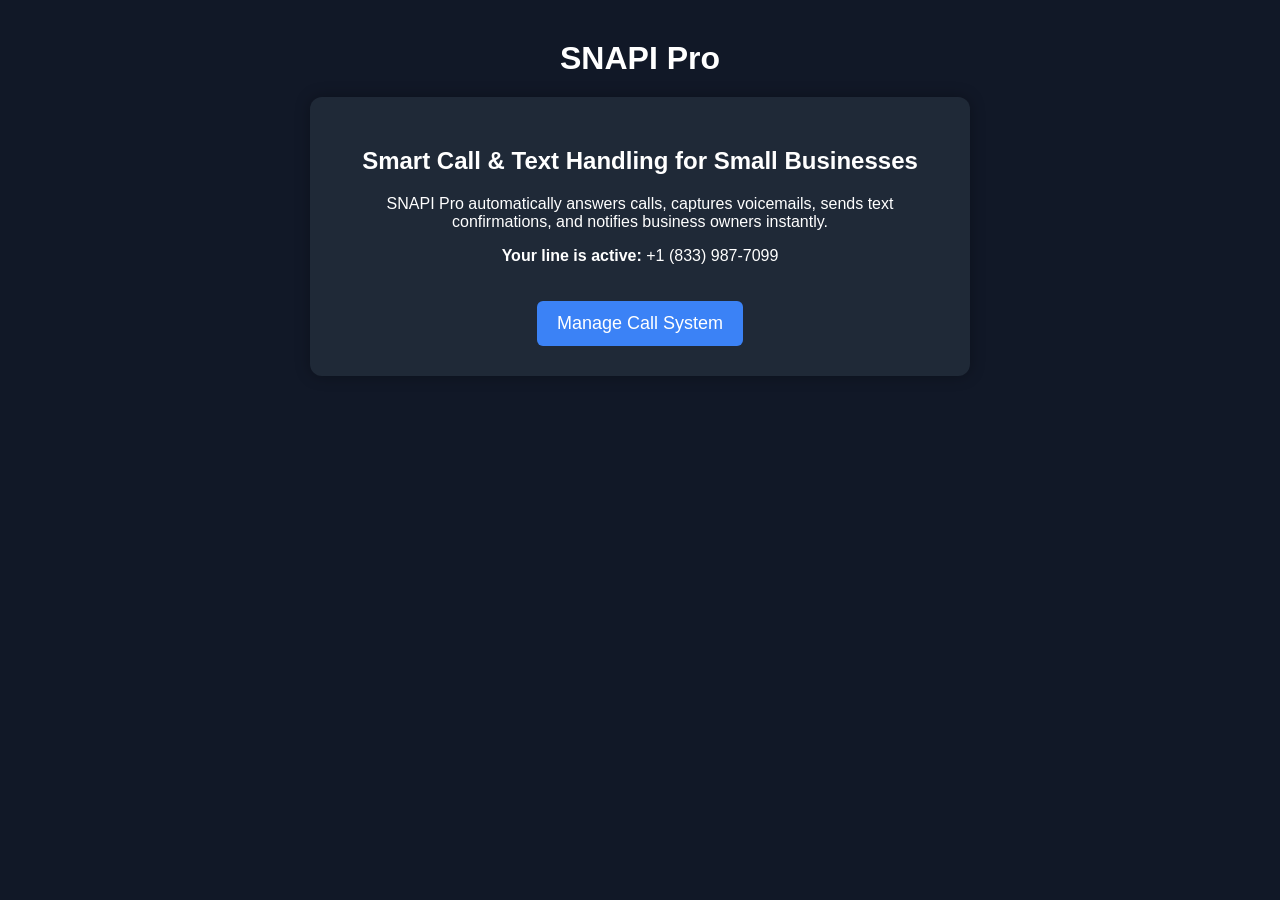
==== index.html @ eff695c6 "Add initial HTML structure for SNAPI Pro" ====
<!DOCTYPE html>
<html lang="en">
<head>
    <meta charset="UTF-8">
    <meta name="viewport" content="width=device-width, initial-scale=1.0">
    <title>SNAPI Pro</title>
    <style>
        body {
            margin: 0;
            font-family: Arial, sans-serif;
            background-color: #111827;
            color: white;
            text-align: center;
            padding: 40px;
        }
        header {
            font-size: 32px;
            font-weight: bold;
            margin-bottom: 20px;
        }
        .card {
            background: #1f2937;
            padding: 30px;
            border-radius: 12px;
            max-width: 600px;
            margin: auto;
            box-shadow: 0 0 15px rgba(0,0,0,0.3);
        }
        a.button {
            display: inline-block;
            margin-top: 20px;
            padding: 12px 20px;
            background: #3b82f6;
            color: white;
            border-radius: 6px;
            text-decoration: none;
            font-size: 18px;
        }
        a.button:hover {
            background: #2563eb;
        }
    </style>
</head>
<body>
    <header>SNAPI Pro</header>

    <div class="card">
        <h2>Smart Call & Text Handling for Small Businesses</h2>
        <p>SNAPI Pro automatically answers calls, captures voicemails, sends text confirmations, and notifies business owners instantly.</p>

        <p><strong>Your line is active:</strong> +1 (833) 987-7099</p>

        <a class="button" href="https://call-intercept.onrender.com" target="_blank">
            Manage Call System
        </a>
    </div>

</body>
</html>
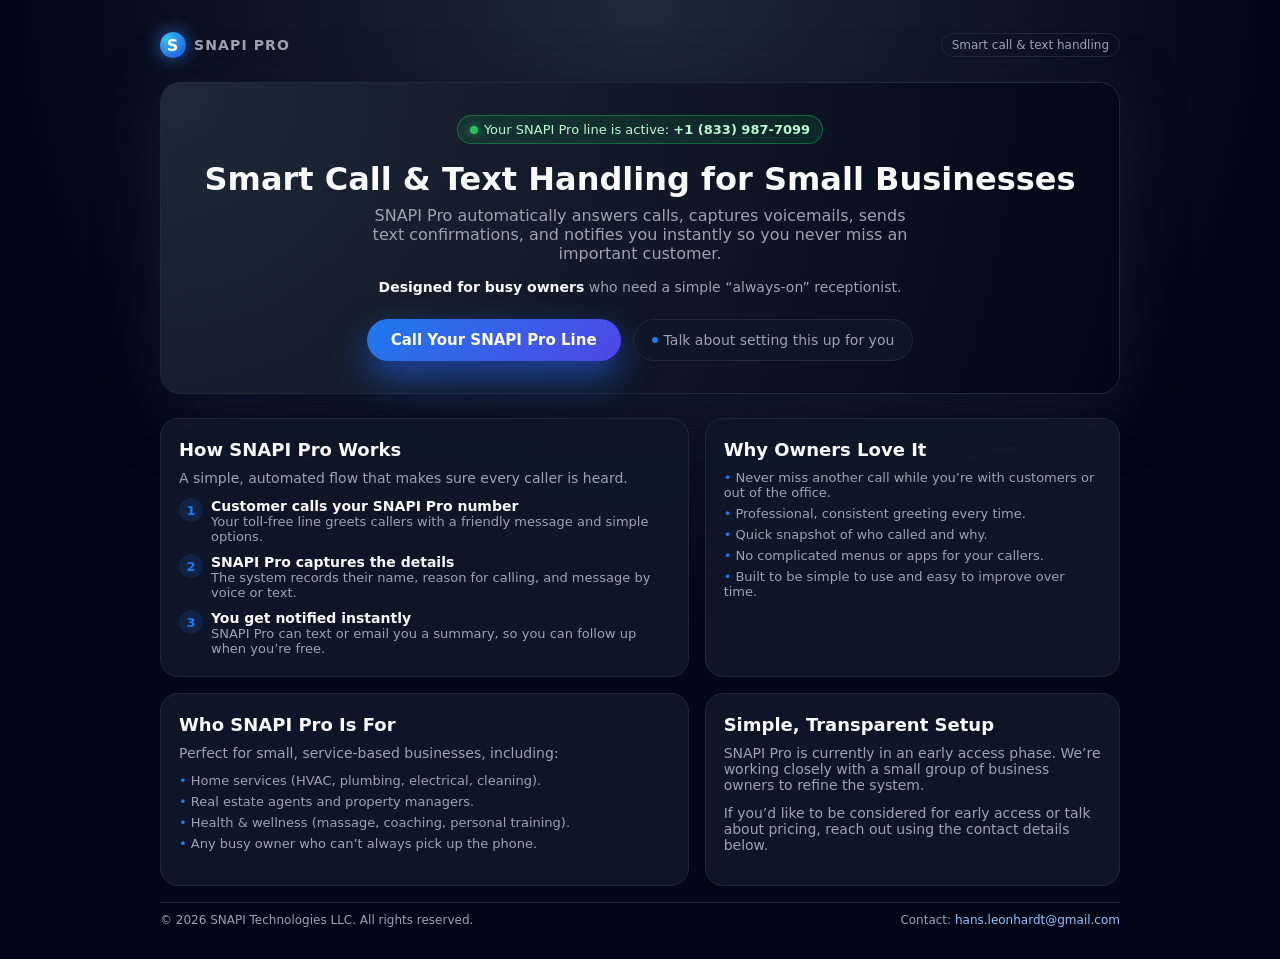
==== commit d3df7ea0: "Revamp index.html with new styles and layout Refactored HTML structure and styles for improved desig" ====
--- a/index.html
+++ b/index.html
@@ -1,59 +1,436 @@
 <!DOCTYPE html>
 <html lang="en">
 <head>
-    <meta charset="UTF-8">
-    <meta name="viewport" content="width=device-width, initial-scale=1.0">
-    <title>SNAPI Pro</title>
-    <style>
-        body {
-            margin: 0;
-            font-family: Arial, sans-serif;
-            background-color: #111827;
-            color: white;
-            text-align: center;
-            padding: 40px;
-        }
-        header {
-            font-size: 32px;
-            font-weight: bold;
-            margin-bottom: 20px;
-        }
-        .card {
-            background: #1f2937;
-            padding: 30px;
-            border-radius: 12px;
-            max-width: 600px;
-            margin: auto;
-            box-shadow: 0 0 15px rgba(0,0,0,0.3);
-        }
-        a.button {
-            display: inline-block;
-            margin-top: 20px;
-            padding: 12px 20px;
-            background: #3b82f6;
-            color: white;
-            border-radius: 6px;
-            text-decoration: none;
-            font-size: 18px;
-        }
-        a.button:hover {
-            background: #2563eb;
-        }
-    </style>
+  <meta charset="UTF-8" />
+  <meta name="viewport" content="width=device-width, initial-scale=1.0" />
+  <title>SNAPI Pro</title>
+  <style>
+    :root {
+      --bg: #0b1220;
+      --card: #111827;
+      --accent: #1f7aed;
+      --accent-soft: rgba(31, 122, 237, 0.15);
+      --text-main: #f9fafb;
+      --text-muted: #9ca3af;
+      --border-subtle: #1f2937;
+    }
+
+    * {
+      box-sizing: border-box;
+    }
+
+    body {
+      margin: 0;
+      min-height: 100vh;
+      font-family: system-ui, -apple-system, BlinkMacSystemFont, "Segoe UI",
+        sans-serif;
+      background: radial-gradient(circle at top, #1f2937 0, #020617 55%);
+      color: var(--text-main);
+      display: flex;
+      justify-content: center;
+      align-items: flex-start;
+      padding: 32px 16px;
+    }
+
+    .page {
+      width: 100%;
+      max-width: 960px;
+    }
+
+    /* Top bar */
+    .nav {
+      display: flex;
+      justify-content: space-between;
+      align-items: center;
+      margin-bottom: 24px;
+    }
+
+    .logo {
+      display: flex;
+      align-items: center;
+      gap: 8px;
+      font-weight: 700;
+      letter-spacing: 0.08em;
+      text-transform: uppercase;
+      font-size: 14px;
+      color: var(--text-muted);
+    }
+
+    .logo-mark {
+      width: 26px;
+      height: 26px;
+      border-radius: 999px;
+      background: radial-gradient(circle at 25% 25%, #38bdf8, #1d4ed8);
+      display: flex;
+      align-items: center;
+      justify-content: center;
+      font-size: 16px;
+      color: white;
+      box-shadow: 0 0 18px rgba(59, 130, 246, 0.7);
+    }
+
+    .badge {
+      font-size: 12px;
+      padding: 4px 10px;
+      border-radius: 999px;
+      border: 1px solid var(--border-subtle);
+      color: var(--text-muted);
+    }
+
+    /* Hero card */
+    .hero-card {
+      background: radial-gradient(circle at top left, #1f2937, #020617);
+      border-radius: 20px;
+      padding: 32px 24px;
+      border: 1px solid var(--border-subtle);
+      box-shadow: 0 18px 60px rgba(15, 23, 42, 0.9);
+      text-align: center;
+      margin-bottom: 24px;
+    }
+
+    .hero-title {
+      font-size: 32px;
+      margin: 0 0 8px;
+    }
+
+    .hero-subtitle {
+      font-size: 16px;
+      color: var(--text-muted);
+      max-width: 540px;
+      margin: 0 auto 16px;
+    }
+
+    .hero-line {
+      font-size: 14px;
+      color: var(--text-muted);
+      margin-bottom: 24px;
+    }
+
+    .hero-line strong {
+      color: var(--text-main);
+    }
+
+    .pill {
+      display: inline-flex;
+      align-items: center;
+      gap: 6px;
+      padding: 6px 12px;
+      border-radius: 999px;
+      background: rgba(34, 197, 94, 0.12);
+      border: 1px solid rgba(34, 197, 94, 0.4);
+      color: #bbf7d0;
+      font-size: 13px;
+      margin-bottom: 16px;
+    }
+
+    .pill-dot {
+      width: 8px;
+      height: 8px;
+      border-radius: 999px;
+      background: #22c55e;
+      box-shadow: 0 0 8px rgba(34, 197, 94, 0.8);
+    }
+
+    .hero-actions {
+      display: flex;
+      flex-wrap: wrap;
+      justify-content: center;
+      gap: 12px;
+    }
+
+    .btn-primary {
+      background: linear-gradient(135deg, var(--accent), #4f46e5);
+      border: none;
+      color: white;
+      padding: 12px 24px;
+      border-radius: 999px;
+      font-size: 15px;
+      font-weight: 600;
+      cursor: pointer;
+      box-shadow: 0 16px 35px rgba(37, 99, 235, 0.6);
+      text-decoration: none;
+      display: inline-flex;
+      align-items: center;
+      gap: 8px;
+    }
+
+    .btn-secondary {
+      border-radius: 999px;
+      padding: 11px 18px;
+      font-size: 14px;
+      border: 1px solid var(--border-subtle);
+      background: rgba(15, 23, 42, 0.8);
+      color: var(--text-muted);
+      cursor: pointer;
+      text-decoration: none;
+      display: inline-flex;
+      align-items: center;
+      gap: 6px;
+    }
+
+    .btn-secondary span.dot {
+      width: 6px;
+      height: 6px;
+      border-radius: 999px;
+      background: var(--accent);
+    }
+
+    /* Sections grid */
+    .grid {
+      display: grid;
+      grid-template-columns: 1.4fr 1.1fr;
+      gap: 16px;
+      margin-bottom: 16px;
+    }
+
+    .card {
+      background: rgba(15, 23, 42, 0.95);
+      border-radius: 18px;
+      padding: 20px 18px;
+      border: 1px solid var(--border-subtle);
+    }
+
+    .card h2 {
+      margin: 0 0 10px;
+      font-size: 18px;
+    }
+
+    .card p {
+      margin: 0 0 12px;
+      font-size: 14px;
+      color: var(--text-muted);
+    }
+
+    .steps {
+      list-style: none;
+      padding: 0;
+      margin: 8px 0 0;
+      display: grid;
+      gap: 10px;
+    }
+
+    .step {
+      display: grid;
+      grid-template-columns: auto 1fr;
+      gap: 8px;
+      align-items: start;
+    }
+
+    .step-badge {
+      width: 24px;
+      height: 24px;
+      border-radius: 999px;
+      background: var(--accent-soft);
+      color: var(--accent);
+      font-size: 13px;
+      display: flex;
+      align-items: center;
+      justify-content: center;
+      font-weight: 600;
+    }
+
+    .step-title {
+      font-size: 14px;
+      font-weight: 600;
+    }
+
+    .step-text {
+      font-size: 13px;
+      color: var(--text-muted);
+    }
+
+    .list {
+      list-style: none;
+      padding: 0;
+      margin: 8px 0 0;
+      display: grid;
+      gap: 6px;
+      font-size: 13px;
+      color: var(--text-muted);
+    }
+
+    .list li::before {
+      content: "• ";
+      color: var(--accent);
+    }
+
+    /* Footer */
+    footer {
+      margin-top: 12px;
+      font-size: 12px;
+      color: var(--text-muted);
+      display: flex;
+      flex-wrap: wrap;
+      justify-content: space-between;
+      gap: 8px;
+      border-top: 1px solid var(--border-subtle);
+      padding-top: 10px;
+    }
+
+    footer a {
+      color: #93c5fd;
+      text-decoration: none;
+    }
+
+    footer a:hover {
+      text-decoration: underline;
+    }
+
+    @media (max-width: 720px) {
+      body {
+        padding: 20px 12px;
+      }
+
+      .hero-card {
+        padding: 24px 18px;
+      }
+
+      .hero-title {
+        font-size: 26px;
+      }
+
+      .grid {
+        grid-template-columns: 1fr;
+      }
+
+      .nav {
+        flex-direction: column;
+        align-items: flex-start;
+        gap: 8px;
+      }
+    }
+  </style>
 </head>
 <body>
-    <header>SNAPI Pro</header>
-
-    <div class="card">
-        <h2>Smart Call & Text Handling for Small Businesses</h2>
-        <p>SNAPI Pro automatically answers calls, captures voicemails, sends text confirmations, and notifies business owners instantly.</p>
-
-        <p><strong>Your line is active:</strong> +1 (833) 987-7099</p>
-
-        <a class="button" href="https://call-intercept.onrender.com" target="_blank">
-            Manage Call System
-        </a>
-    </div>
-
+  <div class="page">
+    <header class="nav">
+      <div class="logo">
+        <div class="logo-mark">S</div>
+        <span>SNAPI PRO</span>
+      </div>
+      <div class="badge">Smart call &amp; text handling</div>
+    </header>
+
+    <main>
+      <!-- Hero -->
+      <section class="hero-card">
+        <div class="pill">
+          <div class="pill-dot"></div>
+          <span>Your SNAPI Pro line is active: <strong>+1 (833) 987-7099</strong></span>
+        </div>
+
+        <h1 class="hero-title">Smart Call &amp; Text Handling for Small Businesses</h1>
+        <p class="hero-subtitle">
+          SNAPI Pro automatically answers calls, captures voicemails, sends text confirmations,
+          and notifies you instantly so you never miss an important customer.
+        </p>
+        <p class="hero-line">
+          <strong>Designed for busy owners</strong> who need a simple “always-on” receptionist.
+        </p>
+
+        <div class="hero-actions">
+          <a href="tel:+18339877099" class="btn-primary">
+            Call Your SNAPI Pro Line
+          </a>
+          <a href="#contact" class="btn-secondary">
+            <span class="dot"></span>
+            Talk about setting this up for you
+          </a>
+        </div>
+      </section>
+
+      <!-- Content grid -->
+      <section class="grid">
+        <!-- How it works -->
+        <article class="card">
+          <h2>How SNAPI Pro Works</h2>
+          <p>A simple, automated flow that makes sure every caller is heard.</p>
+          <ul class="steps">
+            <li class="step">
+              <div class="step-badge">1</div>
+              <div>
+                <div class="step-title">Customer calls your SNAPI Pro number</div>
+                <div class="step-text">
+                  Your toll-free line greets callers with a friendly message and simple options.
+                </div>
+              </div>
+            </li>
+            <li class="step">
+              <div class="step-badge">2</div>
+              <div>
+                <div class="step-title">SNAPI Pro captures the details</div>
+                <div class="step-text">
+                  The system records their name, reason for calling, and message by voice or text.
+                </div>
+              </div>
+            </li>
+            <li class="step">
+              <div class="step-badge">3</div>
+              <div>
+                <div class="step-title">You get notified instantly</div>
+                <div class="step-text">
+                  SNAPI Pro can text or email you a summary, so you can follow up when you’re free.
+                </div>
+              </div>
+            </li>
+          </ul>
+        </article>
+
+        <!-- Benefits -->
+        <article class="card">
+          <h2>Why Owners Love It</h2>
+          <ul class="list">
+            <li>Never miss another call while you’re with customers or out of the office.</li>
+            <li>Professional, consistent greeting every time.</li>
+            <li>Quick snapshot of who called and why.</li>
+            <li>No complicated menus or apps for your callers.</li>
+            <li>Built to be simple to use and easy to improve over time.</li>
+          </ul>
+        </article>
+      </section>
+
+      <!-- Second row -->
+      <section class="grid">
+        <!-- Who it's for -->
+        <article class="card">
+          <h2>Who SNAPI Pro Is For</h2>
+          <p>Perfect for small, service-based businesses, including:</p>
+          <ul class="list">
+            <li>Home services (HVAC, plumbing, electrical, cleaning).</li>
+            <li>Real estate agents and property managers.</li>
+            <li>Health &amp; wellness (massage, coaching, personal training).</li>
+            <li>Any busy owner who can’t always pick up the phone.</li>
+          </ul>
+        </article>
+
+        <!-- Simple pricing (placeholder) -->
+        <article class="card">
+          <h2>Simple, Transparent Setup</h2>
+          <p>
+            SNAPI Pro is currently in an early access phase. We’re working closely with a small
+            group of business owners to refine the system.
+          </p>
+          <p class="step-text">
+            If you’d like to be considered for early access or talk about pricing, reach out using
+            the contact details below.
+          </p>
+        </article>
+      </section>
+    </main>
+
+    <footer id="contact">
+      <div>
+        &copy; <span id="year"></span> SNAPI Technologies LLC. All rights reserved.
+      </div>
+      <div>
+        Contact: <a href="mailto:hans.leonhardt@gmail.com">hans.leonhardt@gmail.com</a>
+      </div>
+    </footer>
+  </div>
+
+  <script>
+    // Auto-set current year in footer
+    document.getElementById("year").textContent = new Date().getFullYear();
+  </script>
 </body>
 </html>
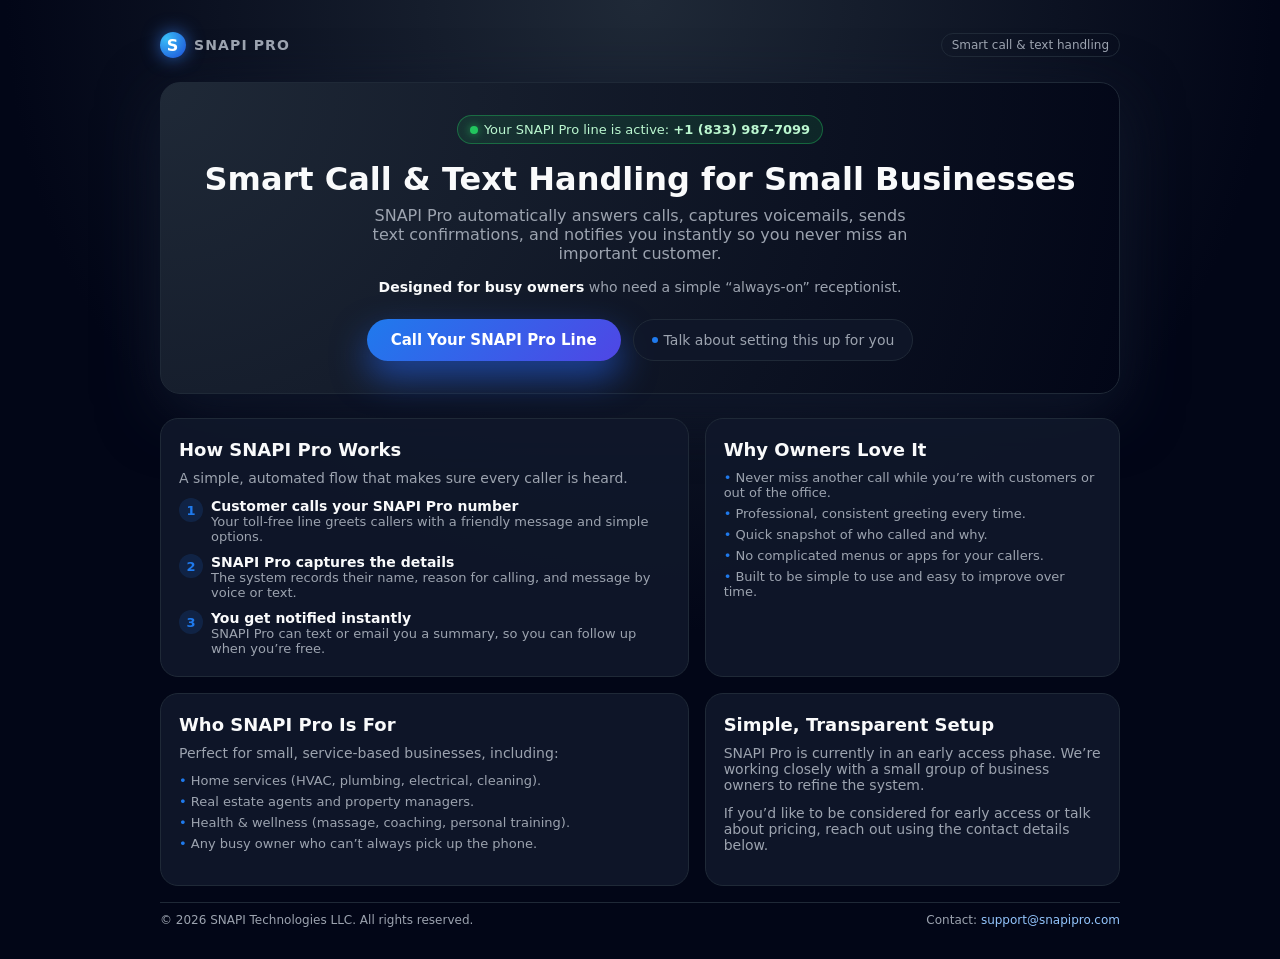
==== commit d11a3b84: "Update contact email in footer" ====
--- a/index.html
+++ b/index.html
@@ -423,7 +423,7 @@
         &copy; <span id="year"></span> SNAPI Technologies LLC. All rights reserved.
       </div>
       <div>
-        Contact: <a href="mailto:hans.leonhardt@gmail.com">hans.leonhardt@gmail.com</a>
+        Contact: <a href="mailto:support@snapipro.com">support@snapipro.com</a>
       </div>
     </footer>
   </div>
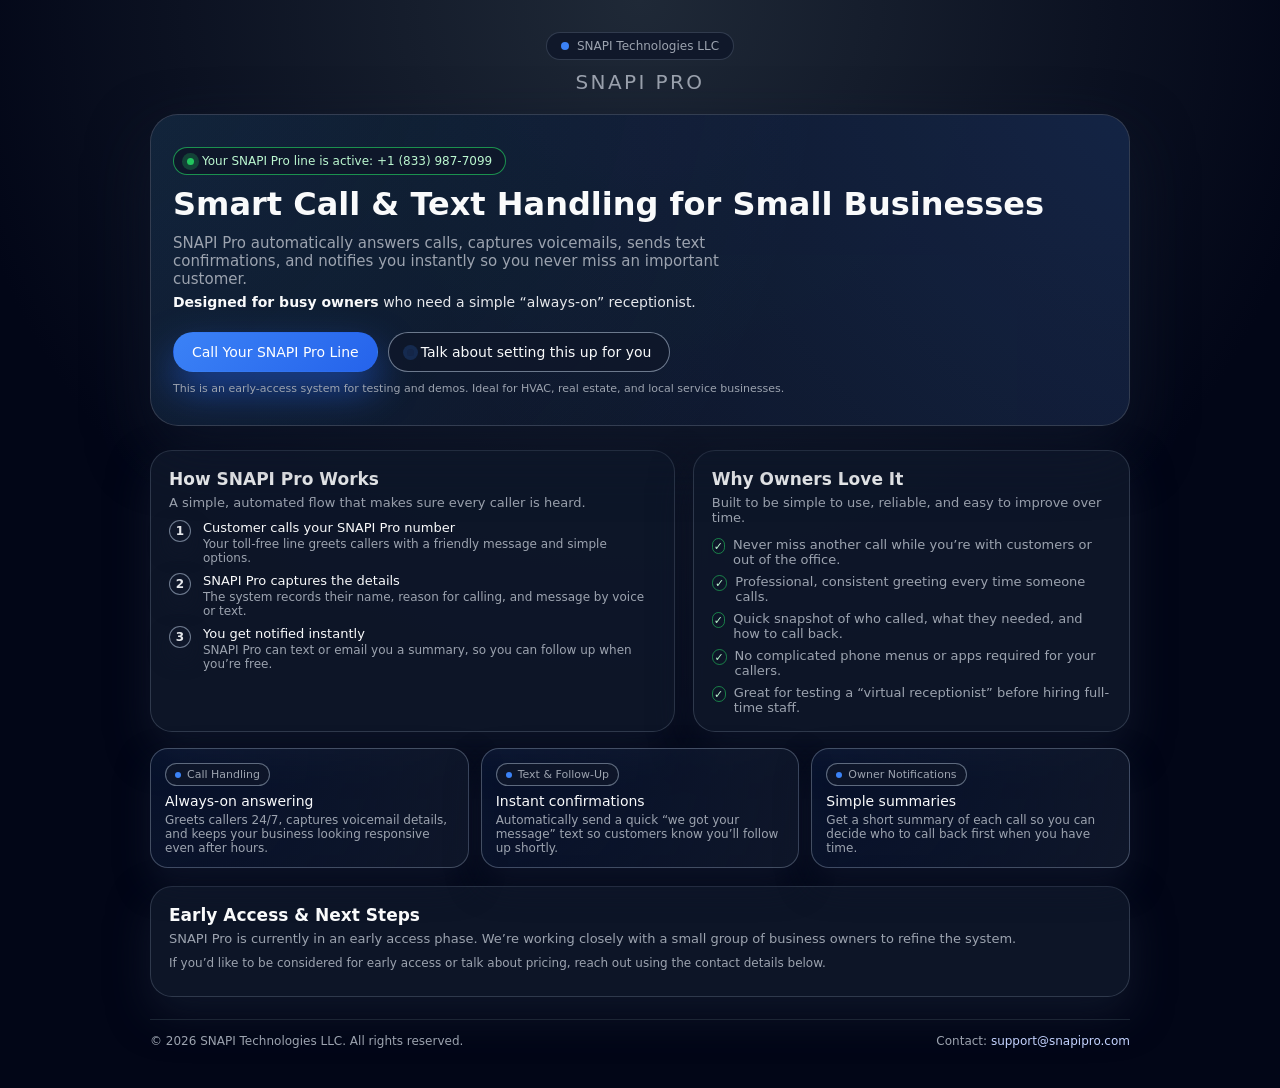
==== commit a83b94b9: "Enhance index.html with new styles and structure Updated title and various styles for improved desig" ====
--- a/index.html
+++ b/index.html
@@ -3,16 +3,23 @@
 <head>
   <meta charset="UTF-8" />
   <meta name="viewport" content="width=device-width, initial-scale=1.0" />
-  <title>SNAPI Pro</title>
+  <title>SNAPI Pro – Smart Call & Text Handling</title>
+
   <style>
     :root {
-      --bg: #0b1220;
-      --card: #111827;
-      --accent: #1f7aed;
-      --accent-soft: rgba(31, 122, 237, 0.15);
+      --bg: #111827;
+      --bg-soft: rgba(15, 23, 42, 0.95);
+      --card: #1f2937;
+      --accent: #3b82f6;
+      --accent-soft: rgba(59, 130, 246, 0.15);
+      --accent-green: #22c55e;
+      --accent-orange: #f97316;
       --text-main: #f9fafb;
       --text-muted: #9ca3af;
-      --border-subtle: #1f2937;
+      --border-subtle: rgba(148, 163, 184, 0.25);
+      --shadow-soft: 0 24px 60px rgba(15, 23, 42, 0.75);
+      --radius-lg: 18px;
+      --radius-pill: 999px;
     }
 
     * {
@@ -24,251 +31,356 @@
       min-height: 100vh;
       font-family: system-ui, -apple-system, BlinkMacSystemFont, "Segoe UI",
         sans-serif;
-      background: radial-gradient(circle at top, #1f2937 0, #020617 55%);
+      background: radial-gradient(circle at top, #1f2937 0, #020617 55%, #020617 100%);
       color: var(--text-main);
       display: flex;
       justify-content: center;
-      align-items: flex-start;
-      padding: 32px 16px;
-    }
-
-    .page {
+      padding: 32px 16px 40px;
+    }
+
+    .page-wrapper {
       width: 100%;
-      max-width: 960px;
-    }
-
-    /* Top bar */
-    .nav {
-      display: flex;
-      justify-content: space-between;
-      align-items: center;
-      margin-bottom: 24px;
-    }
-
-    .logo {
-      display: flex;
+      max-width: 980px;
+    }
+
+    header {
+      text-align: center;
+      margin-bottom: 20px;
+    }
+
+    .logo-pill {
+      display: inline-flex;
       align-items: center;
       gap: 8px;
-      font-weight: 700;
-      letter-spacing: 0.08em;
-      text-transform: uppercase;
-      font-size: 14px;
-      color: var(--text-muted);
-    }
-
-    .logo-mark {
-      width: 26px;
-      height: 26px;
-      border-radius: 999px;
-      background: radial-gradient(circle at 25% 25%, #38bdf8, #1d4ed8);
-      display: flex;
-      align-items: center;
-      justify-content: center;
-      font-size: 16px;
-      color: white;
-      box-shadow: 0 0 18px rgba(59, 130, 246, 0.7);
-    }
-
-    .badge {
+      padding: 6px 14px;
+      border-radius: var(--radius-pill);
+      background: rgba(15, 23, 42, 0.85);
+      border: 1px solid var(--border-subtle);
       font-size: 12px;
-      padding: 4px 10px;
-      border-radius: 999px;
-      border: 1px solid var(--border-subtle);
-      color: var(--text-muted);
-    }
-
-    /* Hero card */
-    .hero-card {
-      background: radial-gradient(circle at top left, #1f2937, #020617);
-      border-radius: 20px;
-      padding: 32px 24px;
-      border: 1px solid var(--border-subtle);
-      box-shadow: 0 18px 60px rgba(15, 23, 42, 0.9);
-      text-align: center;
-      margin-bottom: 24px;
-    }
-
-    .hero-title {
-      font-size: 32px;
-      margin: 0 0 8px;
-    }
-
-    .hero-subtitle {
-      font-size: 16px;
-      color: var(--text-muted);
-      max-width: 540px;
-      margin: 0 auto 16px;
-    }
-
-    .hero-line {
-      font-size: 14px;
-      color: var(--text-muted);
-      margin-bottom: 24px;
-    }
-
-    .hero-line strong {
-      color: var(--text-main);
-    }
-
-    .pill {
-      display: inline-flex;
-      align-items: center;
-      gap: 6px;
-      padding: 6px 12px;
-      border-radius: 999px;
-      background: rgba(34, 197, 94, 0.12);
-      border: 1px solid rgba(34, 197, 94, 0.4);
-      color: #bbf7d0;
-      font-size: 13px;
-      margin-bottom: 16px;
-    }
-
-    .pill-dot {
+      color: var(--text-muted);
+    }
+
+    .logo-dot {
       width: 8px;
       height: 8px;
       border-radius: 999px;
-      background: #22c55e;
-      box-shadow: 0 0 8px rgba(34, 197, 94, 0.8);
+      background: var(--accent);
+    }
+
+    .brand {
+      margin-top: 10px;
+      font-size: 20px;
+      letter-spacing: 0.12em;
+      text-transform: uppercase;
+      color: var(--text-muted);
+    }
+
+    .hero {
+      margin-top: 16px;
+      background: linear-gradient(
+        135deg,
+        rgba(15, 23, 42, 0.96),
+        rgba(15, 23, 42, 0.96)
+      );
+      border-radius: 28px;
+      padding: 32px 22px 30px;
+      box-shadow: var(--shadow-soft);
+      border: 1px solid rgba(148, 163, 184, 0.28);
+      position: relative;
+      overflow: hidden;
+    }
+
+    .hero::before {
+      content: "";
+      position: absolute;
+      inset: -120px;
+      background:
+        radial-gradient(circle at top left, rgba(56, 189, 248, 0.12), transparent 60%),
+        radial-gradient(circle at top right, rgba(59, 130, 246, 0.18), transparent 65%);
+      opacity: 0.9;
+      z-index: 0;
+    }
+
+    .hero-inner {
+      position: relative;
+      z-index: 1;
+    }
+
+    .status-pill {
+      display: inline-flex;
+      align-items: center;
+      gap: 8px;
+      padding: 6px 13px;
+      border-radius: var(--radius-pill);
+      background: rgba(15, 23, 42, 0.9);
+      border: 1px solid rgba(34, 197, 94, 0.7);
+      color: #bbf7d0;
+      font-size: 12px;
+      margin-bottom: 12px;
+    }
+
+    .status-dot {
+      width: 7px;
+      height: 7px;
+      border-radius: 999px;
+      background: var(--accent-green);
+      box-shadow: 0 0 0 5px rgba(34, 197, 94, 0.25);
+    }
+
+    .hero-title {
+      font-size: clamp(26px, 3.1vw, 32px);
+      line-height: 1.1;
+      margin: 0 0 12px;
+    }
+
+    .hero-subtitle {
+      margin: 0 0 6px;
+      font-size: 15px;
+      color: var(--text-muted);
+      max-width: 560px;
+    }
+
+    .hero-line {
+      margin: 0 0 22px;
+      font-size: 14px;
+      color: #e5e7eb;
+    }
+
+    .hero-line strong {
+      color: #f9fafb;
     }
 
     .hero-actions {
       display: flex;
       flex-wrap: wrap;
+      gap: 10px;
+      align-items: center;
+      margin-bottom: 10px;
+    }
+
+    .btn-primary,
+    .btn-secondary {
+      display: inline-flex;
+      align-items: center;
       justify-content: center;
+      padding: 11px 18px;
+      border-radius: var(--radius-pill);
+      font-size: 14px;
+      font-weight: 500;
+      text-decoration: none;
+      white-space: nowrap;
+      cursor: pointer;
+      border: 1px solid transparent;
+      transition: transform 0.13s ease-out, box-shadow 0.13s ease-out,
+        background 0.13s ease-out, border-color 0.13s ease-out,
+        color 0.13s ease-out;
+    }
+
+    .btn-primary {
+      background: linear-gradient(135deg, var(--accent), #2563eb);
+      color: white;
+      box-shadow: 0 18px 38px rgba(37, 99, 235, 0.55);
+    }
+
+    .btn-secondary {
+      background: rgba(15, 23, 42, 0.85);
+      color: var(--text-main);
+      border-color: rgba(148, 163, 184, 0.7);
+    }
+
+    .btn-primary:hover,
+    .btn-secondary:hover {
+      transform: translateY(-1px);
+      box-shadow: 0 18px 45px rgba(15, 23, 42, 0.9);
+    }
+
+    .btn-primary:active,
+    .btn-secondary:active {
+      transform: translateY(0);
+      box-shadow: 0 10px 26px rgba(15, 23, 42, 0.9);
+    }
+
+    .btn-secondary .dot {
+      width: 7px;
+      height: 7px;
+      border-radius: 999px;
+      margin-right: 7px;
+      background: var(--accent-soft);
+      box-shadow: 0 0 0 4px rgba(59, 130, 246, 0.18);
+    }
+
+    .hero-note {
+      margin-top: 6px;
+      font-size: 11px;
+      color: var(--text-muted);
+    }
+
+    .grid {
+      margin-top: 24px;
+      display: grid;
+      grid-template-columns: minmax(0, 3fr) minmax(0, 2.5fr);
+      gap: 18px;
+    }
+
+    .card {
+      background: rgba(15, 23, 42, 0.92);
+      border-radius: 22px;
+      padding: 18px 18px 16px;
+      border: 1px solid var(--border-subtle);
+      box-shadow: 0 18px 40px rgba(15, 23, 42, 0.9);
+    }
+
+    h2 {
+      margin-top: 0;
+      margin-bottom: 6px;
+      font-size: 17px;
+    }
+
+    .card p {
+      margin-top: 0;
+      margin-bottom: 10px;
+      font-size: 13px;
+      color: var(--text-muted);
+    }
+
+    .steps {
+      list-style: none;
+      padding: 0;
+      margin: 10px 0 0;
+      display: grid;
+      gap: 8px;
+    }
+
+    .step {
+      display: grid;
+      grid-template-columns: auto 1fr;
+      gap: 8px 12px;
+      align-items: flex-start;
+      font-size: 13px;
+    }
+
+    .step-badge {
+      width: 22px;
+      height: 22px;
+      border-radius: 999px;
+      display: inline-flex;
+      align-items: center;
+      justify-content: center;
+      font-size: 12px;
+      font-weight: 600;
+      background: rgba(15, 23, 42, 1);
+      border: 1px solid rgba(148, 163, 184, 0.7);
+      color: #e5e7eb;
+      box-shadow: 0 10px 20px rgba(15, 23, 42, 0.9);
+    }
+
+    .step-title {
+      font-weight: 500;
+      margin-bottom: 2px;
+    }
+
+    .step-text {
+      grid-column: 2 / 3;
+      color: var(--text-muted);
+      font-size: 12px;
+    }
+
+    .reasons-list {
+      list-style: none;
+      padding: 0;
+      margin: 12px 0 0;
+      display: grid;
+      gap: 7px;
+      font-size: 13px;
+      color: var(--text-muted);
+    }
+
+    .reasons-list li {
+      display: flex;
+      align-items: flex-start;
+      gap: 8px;
+    }
+
+    .reason-icon {
+      width: 16px;
+      height: 16px;
+      border-radius: 999px;
+      border: 1px solid rgba(34, 197, 94, 0.6);
+      display: inline-flex;
+      align-items: center;
+      justify-content: center;
+      font-size: 11px;
+      color: #bbf7d0;
+      margin-top: 1px;
+    }
+
+    /* Features section */
+
+    .features {
+      margin-top: 16px;
+      display: grid;
+      grid-template-columns: repeat(3, minmax(0, 1fr));
       gap: 12px;
     }
 
-    .btn-primary {
-      background: linear-gradient(135deg, var(--accent), #4f46e5);
-      border: none;
-      color: white;
-      padding: 12px 24px;
-      border-radius: 999px;
-      font-size: 15px;
-      font-weight: 600;
-      cursor: pointer;
-      box-shadow: 0 16px 35px rgba(37, 99, 235, 0.6);
-      text-decoration: none;
+    .feature-card {
+      background: radial-gradient(circle at top left,
+          rgba(59, 130, 246, 0.09),
+          rgba(15, 23, 42, 0.98));
+      border-radius: 18px;
+      padding: 14px 14px 12px;
+      border: 1px solid rgba(148, 163, 184, 0.4);
+      font-size: 13px;
+      box-shadow: 0 16px 32px rgba(15, 23, 42, 0.8);
+    }
+
+    .feature-label {
       display: inline-flex;
       align-items: center;
-      gap: 8px;
-    }
-
-    .btn-secondary {
-      border-radius: 999px;
-      padding: 11px 18px;
-      font-size: 14px;
-      border: 1px solid var(--border-subtle);
-      background: rgba(15, 23, 42, 0.8);
-      color: var(--text-muted);
-      cursor: pointer;
-      text-decoration: none;
-      display: inline-flex;
-      align-items: center;
       gap: 6px;
-    }
-
-    .btn-secondary span.dot {
+      padding: 4px 9px;
+      border-radius: var(--radius-pill);
+      background: rgba(15, 23, 42, 0.9);
+      border: 1px solid rgba(148, 163, 184, 0.6);
+      font-size: 11px;
+      color: var(--text-muted);
+      margin-bottom: 7px;
+    }
+
+    .pill-dot {
       width: 6px;
       height: 6px;
       border-radius: 999px;
       background: var(--accent);
     }
 
-    /* Sections grid */
-    .grid {
-      display: grid;
-      grid-template-columns: 1.4fr 1.1fr;
-      gap: 16px;
-      margin-bottom: 16px;
-    }
-
-    .card {
-      background: rgba(15, 23, 42, 0.95);
-      border-radius: 18px;
-      padding: 20px 18px;
-      border: 1px solid var(--border-subtle);
-    }
-
-    .card h2 {
-      margin: 0 0 10px;
-      font-size: 18px;
-    }
-
-    .card p {
-      margin: 0 0 12px;
+    .feature-title {
       font-size: 14px;
-      color: var(--text-muted);
-    }
-
-    .steps {
-      list-style: none;
-      padding: 0;
-      margin: 8px 0 0;
-      display: grid;
-      gap: 10px;
-    }
-
-    .step {
-      display: grid;
-      grid-template-columns: auto 1fr;
-      gap: 8px;
-      align-items: start;
-    }
-
-    .step-badge {
-      width: 24px;
-      height: 24px;
-      border-radius: 999px;
-      background: var(--accent-soft);
-      color: var(--accent);
-      font-size: 13px;
-      display: flex;
-      align-items: center;
-      justify-content: center;
-      font-weight: 600;
-    }
-
-    .step-title {
-      font-size: 14px;
-      font-weight: 600;
-    }
-
-    .step-text {
-      font-size: 13px;
-      color: var(--text-muted);
-    }
-
-    .list {
-      list-style: none;
-      padding: 0;
-      margin: 8px 0 0;
-      display: grid;
-      gap: 6px;
-      font-size: 13px;
-      color: var(--text-muted);
-    }
-
-    .list li::before {
-      content: "• ";
-      color: var(--accent);
-    }
-
-    /* Footer */
+      font-weight: 500;
+      margin-bottom: 4px;
+    }
+
+    .feature-text {
+      font-size: 12px;
+      color: var(--text-muted);
+      margin: 0;
+    }
+
     footer {
-      margin-top: 12px;
+      margin-top: 22px;
+      padding-top: 14px;
+      border-top: 1px solid rgba(31, 41, 55, 0.9);
       font-size: 12px;
       color: var(--text-muted);
       display: flex;
       flex-wrap: wrap;
       justify-content: space-between;
-      gap: 8px;
-      border-top: 1px solid var(--border-subtle);
-      padding-top: 10px;
+      gap: 10px;
+      align-items: center;
     }
 
     footer a {
-      color: #93c5fd;
+      color: #c4d3ff;
       text-decoration: none;
     }
 
@@ -276,154 +388,227 @@
       text-decoration: underline;
     }
 
-    @media (max-width: 720px) {
+    @media (max-width: 768px) {
       body {
-        padding: 20px 12px;
+        padding: 20px 12px 28px;
       }
 
-      .hero-card {
-        padding: 24px 18px;
+      .hero {
+        padding: 26px 18px 24px;
       }
 
-      .hero-title {
-        font-size: 26px;
+      .grid {
+        grid-template-columns: minmax(0, 1fr);
       }
 
-      .grid {
-        grid-template-columns: 1fr;
+      .features {
+        grid-template-columns: minmax(0, 1fr);
       }
 
-      .nav {
+      .hero-actions {
         flex-direction: column;
-        align-items: flex-start;
-        gap: 8px;
+        align-items: stretch;
+      }
+
+      .btn-primary,
+      .btn-secondary {
+        width: 100%;
+        justify-content: center;
+      }
+
+      .hero-subtitle,
+      .hero-line {
+        text-align: left;
       }
     }
   </style>
 </head>
+
 <body>
-  <div class="page">
-    <header class="nav">
-      <div class="logo">
-        <div class="logo-mark">S</div>
-        <span>SNAPI PRO</span>
+  <div class="page-wrapper">
+    <header>
+      <div class="logo-pill">
+        <span class="logo-dot"></span>
+        <span>SNAPI Technologies LLC</span>
       </div>
-      <div class="badge">Smart call &amp; text handling</div>
+      <div class="brand">SNAPI Pro</div>
     </header>
 
-    <main>
-      <!-- Hero -->
-      <section class="hero-card">
-        <div class="pill">
-          <div class="pill-dot"></div>
-          <span>Your SNAPI Pro line is active: <strong>+1 (833) 987-7099</strong></span>
+    <section class="hero">
+      <div class="hero-inner">
+        <div class="status-pill">
+          <span class="status-dot"></span>
+          <span>Your SNAPI Pro line is active: +1 (833) 987-7099</span>
         </div>
 
-        <h1 class="hero-title">Smart Call &amp; Text Handling for Small Businesses</h1>
+        <h1 class="hero-title">
+          Smart Call &amp; Text Handling for Small Businesses
+        </h1>
+
         <p class="hero-subtitle">
-          SNAPI Pro automatically answers calls, captures voicemails, sends text confirmations,
-          and notifies you instantly so you never miss an important customer.
+          SNAPI Pro automatically answers calls, captures voicemails, sends text
+          confirmations, and notifies you instantly so you never miss an
+          important customer.
         </p>
+
         <p class="hero-line">
-          <strong>Designed for busy owners</strong> who need a simple “always-on” receptionist.
+          <strong>Designed for busy owners</strong> who need a simple
+          “always-on” receptionist.
         </p>
 
         <div class="hero-actions">
           <a href="tel:+18339877099" class="btn-primary">
             Call Your SNAPI Pro Line
           </a>
+
           <a href="#contact" class="btn-secondary">
             <span class="dot"></span>
             Talk about setting this up for you
           </a>
         </div>
-      </section>
-
-      <!-- Content grid -->
-      <section class="grid">
-        <!-- How it works -->
-        <article class="card">
-          <h2>How SNAPI Pro Works</h2>
-          <p>A simple, automated flow that makes sure every caller is heard.</p>
-          <ul class="steps">
-            <li class="step">
-              <div class="step-badge">1</div>
-              <div>
-                <div class="step-title">Customer calls your SNAPI Pro number</div>
-                <div class="step-text">
-                  Your toll-free line greets callers with a friendly message and simple options.
-                </div>
+
+        <div class="hero-note">
+          This is an early-access system for testing and demos. Ideal for HVAC,
+          real estate, and local service businesses.
+        </div>
+      </div>
+    </section>
+
+    <!-- How it works + Why owners love it -->
+    <section class="grid">
+      <article class="card">
+        <h2>How SNAPI Pro Works</h2>
+        <p>
+          A simple, automated flow that makes sure every caller is heard.
+        </p>
+
+        <ul class="steps">
+          <li class="step">
+            <div class="step-badge">1</div>
+            <div>
+              <div class="step-title">Customer calls your SNAPI Pro number</div>
+              <div class="step-text">
+                Your toll-free line greets callers with a friendly message and
+                simple options.
               </div>
-            </li>
-            <li class="step">
-              <div class="step-badge">2</div>
-              <div>
-                <div class="step-title">SNAPI Pro captures the details</div>
-                <div class="step-text">
-                  The system records their name, reason for calling, and message by voice or text.
-                </div>
+            </div>
+          </li>
+
+          <li class="step">
+            <div class="step-badge">2</div>
+            <div>
+              <div class="step-title">SNAPI Pro captures the details</div>
+              <div class="step-text">
+                The system records their name, reason for calling, and message
+                by voice or text.
               </div>
-            </li>
-            <li class="step">
-              <div class="step-badge">3</div>
-              <div>
-                <div class="step-title">You get notified instantly</div>
-                <div class="step-text">
-                  SNAPI Pro can text or email you a summary, so you can follow up when you’re free.
-                </div>
+            </div>
+          </li>
+
+          <li class="step">
+            <div class="step-badge">3</div>
+            <div>
+              <div class="step-title">You get notified instantly</div>
+              <div class="step-text">
+                SNAPI Pro can text or email you a summary, so you can follow up
+                when you’re free.
               </div>
-            </li>
-          </ul>
-        </article>
-
-        <!-- Benefits -->
-        <article class="card">
-          <h2>Why Owners Love It</h2>
-          <ul class="list">
-            <li>Never miss another call while you’re with customers or out of the office.</li>
-            <li>Professional, consistent greeting every time.</li>
-            <li>Quick snapshot of who called and why.</li>
-            <li>No complicated menus or apps for your callers.</li>
-            <li>Built to be simple to use and easy to improve over time.</li>
-          </ul>
-        </article>
-      </section>
-
-      <!-- Second row -->
-      <section class="grid">
-        <!-- Who it's for -->
-        <article class="card">
-          <h2>Who SNAPI Pro Is For</h2>
-          <p>Perfect for small, service-based businesses, including:</p>
-          <ul class="list">
-            <li>Home services (HVAC, plumbing, electrical, cleaning).</li>
-            <li>Real estate agents and property managers.</li>
-            <li>Health &amp; wellness (massage, coaching, personal training).</li>
-            <li>Any busy owner who can’t always pick up the phone.</li>
-          </ul>
-        </article>
-
-        <!-- Simple pricing (placeholder) -->
-        <article class="card">
-          <h2>Simple, Transparent Setup</h2>
-          <p>
-            SNAPI Pro is currently in an early access phase. We’re working closely with a small
-            group of business owners to refine the system.
-          </p>
-          <p class="step-text">
-            If you’d like to be considered for early access or talk about pricing, reach out using
-            the contact details below.
-          </p>
-        </article>
-      </section>
-    </main>
-
+            </div>
+          </li>
+        </ul>
+      </article>
+
+      <article class="card">
+        <h2>Why Owners Love It</h2>
+        <p>
+          Built to be simple to use, reliable, and easy to improve over time.
+        </p>
+
+        <ul class="reasons-list">
+          <li>
+            <span class="reason-icon">✓</span>
+            <span>Never miss another call while you’re with customers or out of the office.</span>
+          </li>
+          <li>
+            <span class="reason-icon">✓</span>
+            <span>Professional, consistent greeting every time someone calls.</span>
+          </li>
+          <li>
+            <span class="reason-icon">✓</span>
+            <span>Quick snapshot of who called, what they needed, and how to call back.</span>
+          </li>
+          <li>
+            <span class="reason-icon">✓</span>
+            <span>No complicated phone menus or apps required for your callers.</span>
+          </li>
+          <li>
+            <span class="reason-icon">✓</span>
+            <span>Great for testing a “virtual receptionist” before hiring full-time staff.</span>
+          </li>
+        </ul>
+      </article>
+    </section>
+
+    <!-- Feature highlights -->
+    <section class="features">
+      <div class="feature-card">
+        <div class="feature-label">
+          <span class="pill-dot"></span>
+          Call Handling
+        </div>
+        <div class="feature-title">Always-on answering</div>
+        <p class="feature-text">
+          Greets callers 24/7, captures voicemail details, and keeps your
+          business looking responsive even after hours.
+        </p>
+      </div>
+
+      <div class="feature-card">
+        <div class="feature-label">
+          <span class="pill-dot"></span>
+          Text &amp; Follow-Up
+        </div>
+        <div class="feature-title">Instant confirmations</div>
+        <p class="feature-text">
+          Automatically send a quick “we got your message” text so customers
+          know you’ll follow up shortly.
+        </p>
+      </div>
+
+      <div class="feature-card">
+        <div class="feature-label">
+          <span class="pill-dot"></span>
+          Owner Notifications
+        </div>
+        <div class="feature-title">Simple summaries</div>
+        <p class="feature-text">
+          Get a short summary of each call so you can decide who to call back
+          first when you have time.
+        </p>
+      </div>
+    </section>
+
+    <!-- Early access note -->
+    <section class="card" style="margin-top: 18px;">
+      <h2>Early Access &amp; Next Steps</h2>
+      <p>
+        SNAPI Pro is currently in an early access phase. We’re working closely
+        with a small group of business owners to refine the system.
+      </p>
+      <p class="step-text" style="margin-top: 6px; font-size: 12px;">
+        If you’d like to be considered for early access or talk about pricing,
+        reach out using the contact details below.
+      </p>
+    </section>
+
+    <!-- Contact / footer -->
     <footer id="contact">
       <div>
         &copy; <span id="year"></span> SNAPI Technologies LLC. All rights reserved.
       </div>
       <div>
-        Contact: <a href="mailto:support@snapipro.com">support@snapipro.com</a>
+        Contact:
+        <a href="mailto:support@snapipro.com">support@snapipro.com</a>
       </div>
     </footer>
   </div>
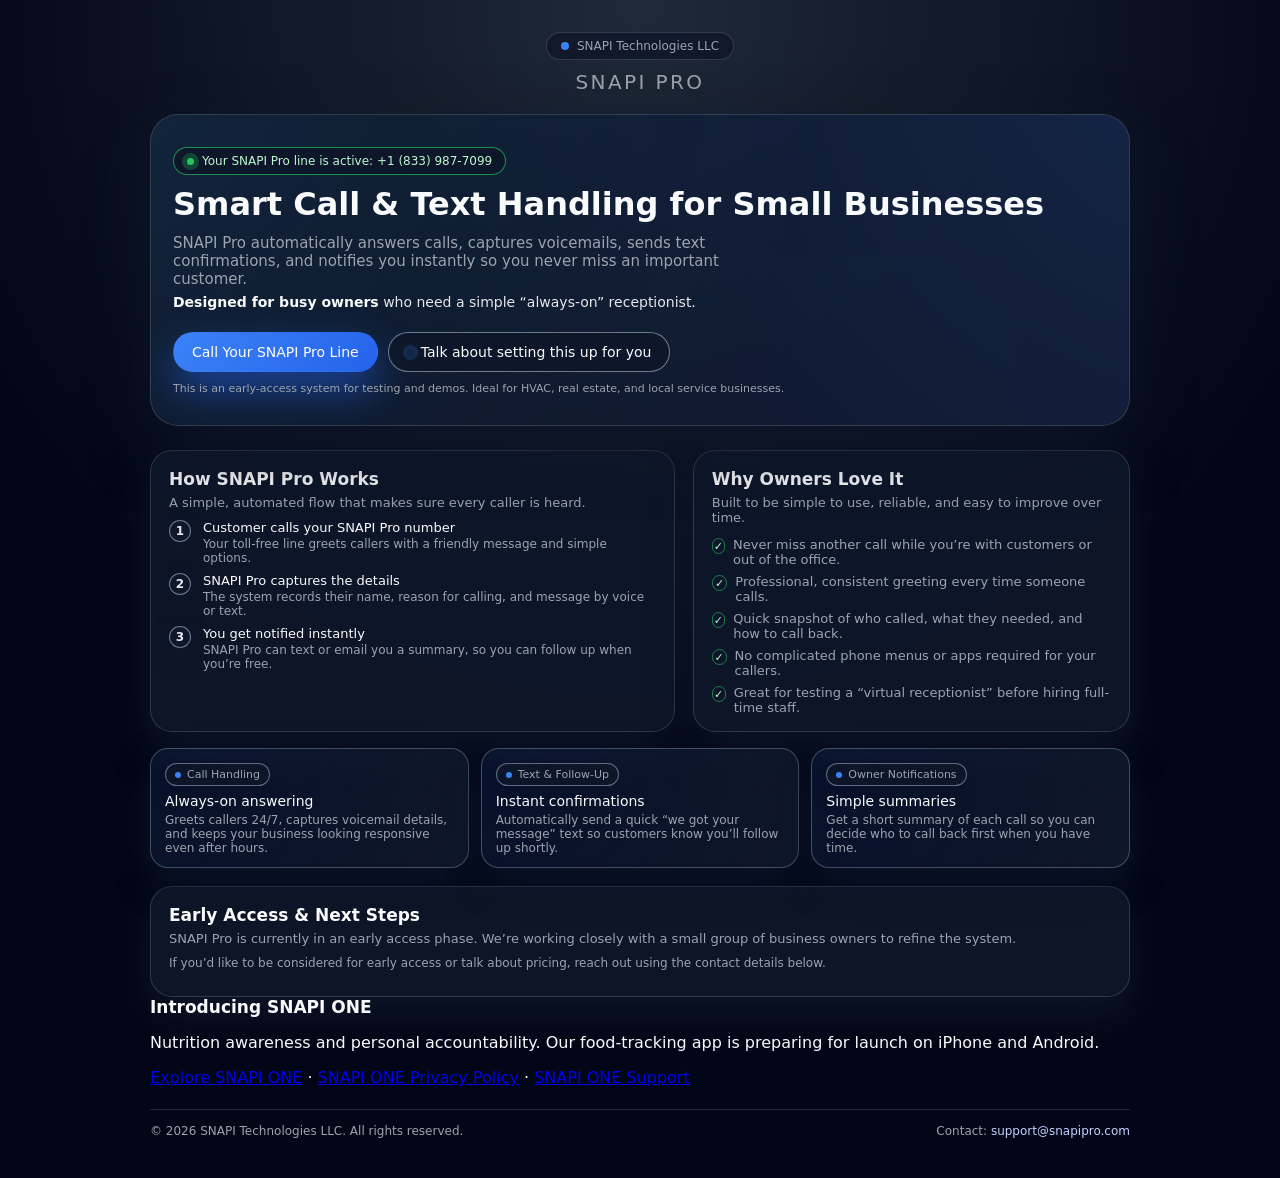
==== commit 3380a340: "Add SNAPI ONE product support and legal pages" ====
--- a/index.html
+++ b/index.html
@@ -601,6 +601,8 @@
       </p>
     </section>
 
+    <section class="section"><h2>Introducing SNAPI ONE</h2><p>Nutrition awareness and personal accountability. Our food-tracking app is preparing for launch on iPhone and Android.</p><p><a href="snapi-one/">Explore SNAPI ONE</a> · <a href="snapi-one/privacy.html">SNAPI ONE Privacy Policy</a> · <a href="snapi-one/support.html">SNAPI ONE Support</a></p></section>
+
     <!-- Contact / footer -->
     <footer id="contact">
       <div>
